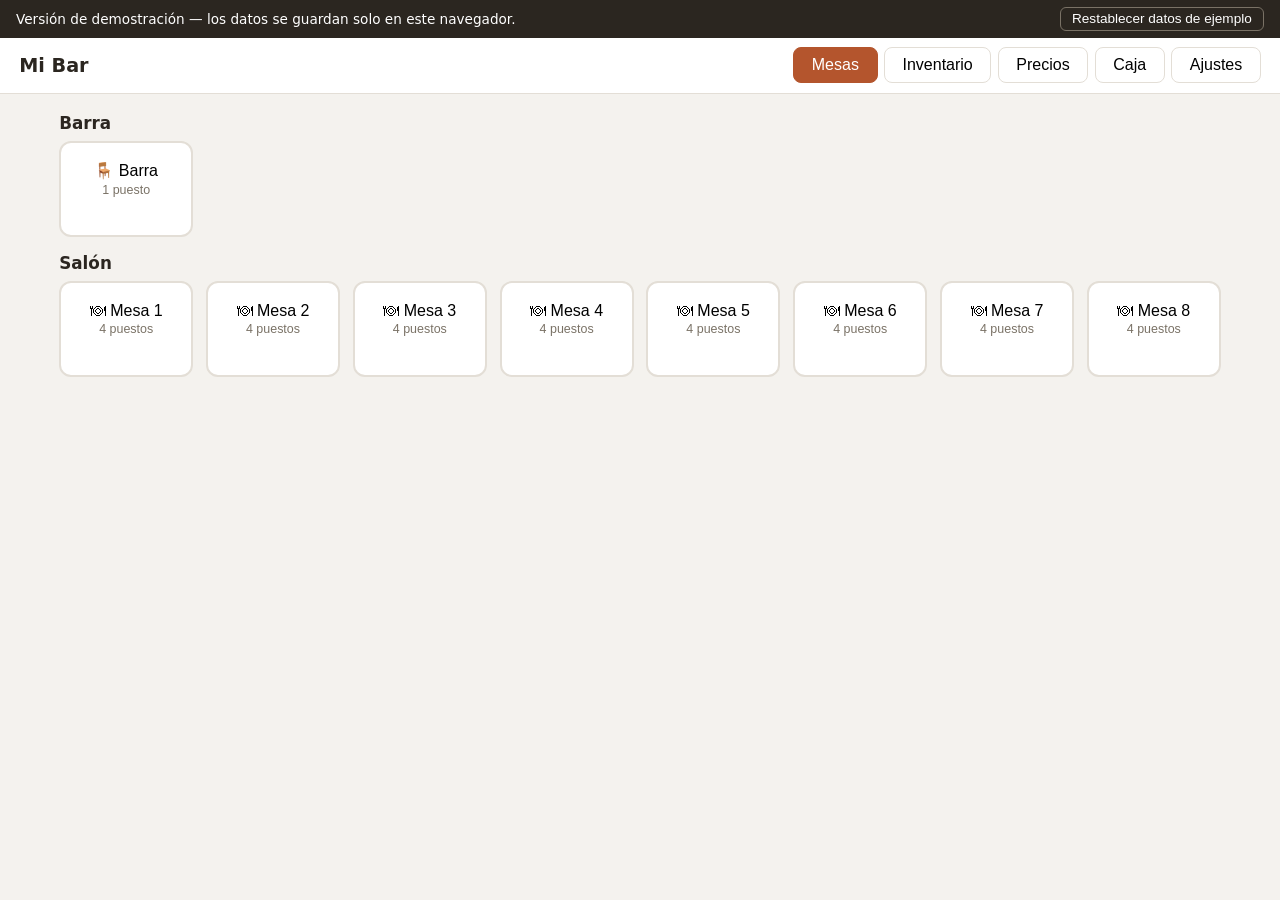
==== docs/index.html @ 8ab7a66d "Demo estática para GitHub Pages en docs/ Misma interfaz con la API implementada en el navegador (loc" ====
<!DOCTYPE html>
<html lang="es">
<head>
<meta charset="utf-8">
<meta name="viewport" content="width=device-width, initial-scale=1">
<title>Bar TPV — demo</title>
<link rel="stylesheet" href="styles.css">
<link rel="icon" href="data:image/svg+xml,<svg xmlns='http://www.w3.org/2000/svg' viewBox='0 0 100 100'><text y='.9em' font-size='90'>🍺</text></svg>">
</head>
<body>
<header>
  <h1 id="barName">Mi Bar</h1>
  <nav>
    <button data-view="mesas" class="tab active">Mesas</button>
    <button data-view="inventario" class="tab">Inventario <span id="lowStockBadge" class="badge hidden"></span></button>
    <button data-view="precios" class="tab">Precios</button>
    <button data-view="caja" class="tab">Caja</button>
    <button data-view="ajustes" class="tab">Ajustes</button>
  </nav>
</header>

<main>
  <!-- ===== MESAS / TPV ===== -->
  <section id="view-mesas" class="view">
    <div id="localTabs" class="category-tabs"></div>
    <div id="areasContainer"></div>

    <div id="orderPanel" class="order-panel hidden">
      <div class="order-header">
        <div>
          <h2 id="orderTitle"></h2>
          <label class="tarifa-label">Tarifa:
            <select id="orderPriceList"></select>
          </label>
        </div>
        <button id="closePanel" class="btn-plain">✕</button>
      </div>
      <div class="order-body">
        <div class="product-picker">
          <div id="categoryTabs" class="category-tabs"></div>
          <div id="productButtons" class="product-buttons"></div>
        </div>
        <div class="order-items">
          <h3>Comanda</h3>
          <ul id="itemsList"></ul>
          <div class="order-total">Total: <strong id="orderTotal">0,00 €</strong></div>
          <div class="order-actions">
            <button id="btnCancelOrder" class="btn-danger">Anular</button>
            <button id="btnPayCash" class="btn-primary">Cobrar efectivo</button>
            <button id="btnPayCard" class="btn-primary">Cobrar tarjeta</button>
          </div>
        </div>
      </div>
    </div>
  </section>

  <!-- ===== INVENTARIO ===== -->
  <section id="view-inventario" class="view hidden">
    <div class="toolbar">
      <h2>Inventario</h2>
      <div class="toolbar-actions">
        <button id="btnRestock" class="btn-plain">📋 Informe de reposición</button>
        <button id="btnNewProduct" class="btn-primary">+ Nuevo producto</button>
      </div>
    </div>
    <div class="table-scroll">
      <table class="data-table" id="productsTable">
        <thead><tr><th>Producto</th><th>Categoría</th><th>Precio base</th><th>Stock</th><th>Mínimo</th><th>Máximo</th><th></th></tr></thead>
        <tbody></tbody>
      </table>
    </div>
  </section>

  <!-- ===== LISTAS DE PRECIOS ===== -->
  <section id="view-precios" class="view hidden">
    <div class="toolbar">
      <h2>Listas de precios</h2>
      <div class="toolbar-actions">
        <button id="btnPrintBase" class="btn-plain">🖨 Imprimir carta (precios base)</button>
        <button id="btnNewList" class="btn-primary">+ Nueva lista</button>
      </div>
    </div>
    <div class="precios-grid">
      <ul id="priceListsUl" class="pl-list"></ul>
      <div id="plEditor" class="card"></div>
    </div>
  </section>

  <!-- ===== CAJA ===== -->
  <section id="view-caja" class="view hidden">
    <div class="caja-grid">
      <div class="card">
        <h2>Caja actual</h2>
        <div id="cajaResumen"></div>
        <button id="btnCloseCash" class="btn-primary">Hacer cierre de caja</button>
        <h3>Ventas pendientes de cierre</h3>
        <ul id="pendingSales" class="sales-list"></ul>
      </div>
      <div class="card">
        <h2>Informe (30 días)</h2>
        <div id="reportSummary"></div>
        <h3>Productos más vendidos</h3>
        <table class="data-table" id="topProductsTable">
          <thead><tr><th>Producto</th><th>Uds.</th><th>Importe</th></tr></thead>
          <tbody></tbody>
        </table>
        <h3>Cierres anteriores</h3>
        <ul id="closesList" class="sales-list"></ul>
      </div>
    </div>
  </section>

  <!-- ===== AJUSTES: negocio, locales, áreas y mesas ===== -->
  <section id="view-ajustes" class="view hidden">
    <div class="card ajustes-negocio">
      <h2>Negocio</h2>
      <label>Nombre <input id="cfgNombre"></label>
      <label>IVA del ticket (%) <input id="cfgIva" type="number" min="0" max="50" step="0.5"></label>
    </div>
    <div class="toolbar">
      <h2>Locales, áreas y mesas</h2>
      <button id="btnNewLocal" class="btn-primary">+ Local</button>
    </div>
    <p class="hint">Una silla es una mesa de 1 puesto. Cada área puede tener asignada una lista de precios.</p>
    <div id="localesContainer"></div>
  </section>
</main>

<!-- Ticket imprimible (formato rollo) -->
<div id="ticket" class="ticket hidden"></div>
<!-- Documentos imprimibles (informes, cartas de precios) -->
<div id="printArea" class="print-doc hidden"></div>

<!-- Modal producto -->
<dialog id="productDialog">
  <form id="productForm" method="dialog">
    <h2>Nuevo producto</h2>
    <label>Nombre <input name="name" required></label>
    <label>Categoría <input name="category" required list="categoriesList"></label>
    <datalist id="categoriesList"></datalist>
    <label>Precio base (€) <input name="price" type="number" step="0.01" min="0" required></label>
    <label>Stock <input name="stock" type="number" min="0" value="0"></label>
    <label>Stock mínimo <input name="minStock" type="number" min="0" value="0"></label>
    <label>Stock máximo <input name="maxStock" type="number" min="0" value="0"></label>
    <div class="dialog-actions">
      <button type="button" id="productCancel" class="btn-plain">Cancelar</button>
      <button type="submit" class="btn-primary">Guardar</button>
    </div>
  </form>
</dialog>

<!-- Modal informe de reposición -->
<dialog id="restockDialog" class="wide-dialog">
  <h2>Informe de reposición</h2>
  <p class="hint">Productos agotados o por debajo del 20% del stock máximo, con la cantidad sugerida para pedir al proveedor.</p>
  <div id="restockContent"></div>
  <div class="dialog-actions">
    <button type="button" id="restockClose" class="btn-plain">Cerrar</button>
    <button type="button" id="restockPrint" class="btn-primary">🖨 Imprimir</button>
  </div>
</dialog>

<div id="toast" class="toast hidden"></div>
<script src="localdb.js"></script>
<script src="app.js"></script>
</body>
</html>
---- docs/styles.css ----
* { box-sizing: border-box; margin: 0; padding: 0; }

:root {
  --bg: #f4f2ee;
  --card: #ffffff;
  --ink: #2b2620;
  --muted: #7a7266;
  --line: #e3ded6;
  --accent: #b4552d;
  --accent-dark: #93431f;
  --ok: #3d7a4a;
  --warn: #c9a227;
  --danger: #b03030;
}

body {
  font-family: system-ui, -apple-system, "Segoe UI", sans-serif;
  background: var(--bg);
  color: var(--ink);
  min-height: 100vh;
}

header {
  background: var(--card);
  border-bottom: 1px solid var(--line);
  padding: 0.6rem 1.2rem;
  display: flex;
  align-items: center;
  justify-content: space-between;
  flex-wrap: wrap;
  gap: 0.5rem;
  position: sticky;
  top: 0;
  z-index: 10;
}

header h1 { font-size: 1.2rem; }

nav { display: flex; gap: 0.4rem; flex-wrap: wrap; }

.tab {
  border: 1px solid var(--line);
  background: var(--card);
  padding: 0.5rem 1.1rem;
  border-radius: 8px;
  font-size: 1rem;
  cursor: pointer;
}
.tab.active { background: var(--accent); border-color: var(--accent); color: #fff; }

.badge {
  background: var(--danger);
  color: #fff;
  border-radius: 999px;
  padding: 0 0.45em;
  font-size: 0.8em;
}

main { padding: 1.2rem; max-width: 1200px; margin: 0 auto; }

.hidden { display: none !important; }
.muted { color: var(--muted); }
.hint { color: var(--muted); font-size: 0.9rem; margin: 0.4rem 0 0.8rem; }

/* ---- Mesas ---- */
.area-title { margin: 1rem 0 0.5rem; font-size: 1.05rem; }
.area-title:first-child { margin-top: 0; }

.tables-grid {
  display: grid;
  grid-template-columns: repeat(auto-fill, minmax(120px, 1fr));
  gap: 0.8rem;
}

.table-btn {
  min-height: 96px;
  border: 2px solid var(--line);
  border-radius: 12px;
  background: var(--card);
  font-size: 1rem;
  cursor: pointer;
  display: flex;
  flex-direction: column;
  align-items: center;
  justify-content: center;
  gap: 0.15rem;
  padding: 0.5rem;
}
.table-btn .seats { color: var(--muted); font-size: 0.78rem; }
.table-btn .amount { font-weight: 700; color: var(--accent-dark); }
.table-btn.occupied { border-color: var(--accent); background: #fdf0e8; }
.table-btn:hover { border-color: var(--accent); }

/* ---- Panel de comanda ---- */
.order-panel {
  position: fixed;
  inset: 0;
  background: var(--bg);
  z-index: 20;
  display: flex;
  flex-direction: column;
}
.order-header {
  display: flex;
  justify-content: space-between;
  align-items: center;
  padding: 0.8rem 1.2rem;
  background: var(--card);
  border-bottom: 1px solid var(--line);
}
.tarifa-label { font-size: 0.9rem; color: var(--muted); }
.tarifa-label select { padding: 0.25rem; border: 1px solid var(--line); border-radius: 6px; font-size: 0.9rem; }

.order-body {
  flex: 1;
  display: grid;
  grid-template-columns: 1.4fr 1fr;
  gap: 1rem;
  padding: 1rem;
  overflow: hidden;
}
@media (max-width: 760px) {
  .order-body { grid-template-columns: 1fr; grid-template-rows: 1fr auto; }
}

.product-picker { display: flex; flex-direction: column; overflow: hidden; }

.category-tabs { display: flex; gap: 0.4rem; flex-wrap: wrap; margin-bottom: 0.6rem; }
.category-tabs button {
  border: 1px solid var(--line);
  background: var(--card);
  border-radius: 999px;
  padding: 0.35rem 0.9rem;
  cursor: pointer;
}
.category-tabs button.active { background: var(--ink); color: #fff; border-color: var(--ink); }

.product-buttons {
  display: grid;
  grid-template-columns: repeat(auto-fill, minmax(130px, 1fr));
  gap: 0.6rem;
  overflow-y: auto;
  align-content: start;
}
.product-buttons button {
  border: 1px solid var(--line);
  background: var(--card);
  border-radius: 10px;
  padding: 0.7rem 0.5rem;
  cursor: pointer;
  text-align: center;
  font-size: 0.95rem;
}
.product-buttons button:hover { border-color: var(--accent); }
.product-buttons button:disabled { opacity: 0.45; cursor: not-allowed; }
.product-buttons .price { display: block; color: var(--muted); font-size: 0.85em; margin-top: 0.2em; }
.product-buttons .stock-low { color: var(--danger); font-size: 0.75em; }

.order-items {
  background: var(--card);
  border: 1px solid var(--line);
  border-radius: 12px;
  padding: 1rem;
  display: flex;
  flex-direction: column;
  overflow: hidden;
}
.order-items ul { flex: 1; overflow-y: auto; list-style: none; margin: 0.6rem 0; }
.order-items li {
  display: flex;
  align-items: center;
  gap: 0.5rem;
  padding: 0.4rem 0;
  border-bottom: 1px dashed var(--line);
}
.order-items li .name { flex: 1; }
.order-items li .qty-btn {
  border: 1px solid var(--line);
  background: var(--bg);
  border-radius: 6px;
  width: 1.8rem;
  height: 1.8rem;
  cursor: pointer;
  font-size: 1rem;
}
.order-total { font-size: 1.3rem; text-align: right; padding: 0.5rem 0; }
.order-actions { display: flex; gap: 0.5rem; flex-wrap: wrap; }
.order-actions button { flex: 1; }

/* ---- Botones ---- */
.btn-primary, .btn-danger, .btn-plain {
  padding: 0.6rem 1rem;
  border-radius: 8px;
  font-size: 1rem;
  cursor: pointer;
  border: 1px solid transparent;
}
.btn-primary { background: var(--accent); color: #fff; }
.btn-primary:hover { background: var(--accent-dark); }
.btn-danger { background: #fff; color: var(--danger); border-color: var(--danger); }
.btn-plain { background: var(--card); border-color: var(--line); }

/* ---- Tablas de datos ---- */
.toolbar { display: flex; justify-content: space-between; align-items: center; margin-bottom: 1rem; gap: 0.5rem; flex-wrap: wrap; }
.toolbar-actions { display: flex; gap: 0.5rem; flex-wrap: wrap; }

.table-scroll { overflow-x: auto; }

.data-table { width: 100%; border-collapse: collapse; background: var(--card); border-radius: 10px; overflow: hidden; }
.data-table th, .data-table td { padding: 0.55rem 0.7rem; text-align: left; border-bottom: 1px solid var(--line); }
.data-table th { background: var(--bg); font-weight: 600; font-size: 0.9rem; }
.data-table tr.low-stock td { background: #fdecec; }
.data-table input { width: 5.5rem; padding: 0.3rem; border: 1px solid var(--line); border-radius: 6px; }
.data-table input.wide { width: 100%; min-width: 8rem; }
.data-table .row-actions button { margin-left: 0.3rem; }

/* ---- Listas de precios ---- */
.precios-grid { display: grid; grid-template-columns: 220px 1fr; gap: 1rem; align-items: start; }
@media (max-width: 760px) { .precios-grid { grid-template-columns: 1fr; } }

.pl-list { list-style: none; background: var(--card); border: 1px solid var(--line); border-radius: 12px; overflow: hidden; }
.pl-list li { padding: 0.7rem 1rem; border-bottom: 1px solid var(--line); cursor: pointer; }
.pl-list li:last-child { border-bottom: none; }
.pl-list li.active { background: var(--accent); color: #fff; }
.pl-list li.muted { cursor: default; }

.pl-name { font-size: 1.1rem; font-weight: 600; padding: 0.4rem 0.6rem; border: 1px solid var(--line); border-radius: 8px; flex: 1; min-width: 10rem; }

/* ---- Caja ---- */
.caja-grid { display: grid; grid-template-columns: 1fr 1fr; gap: 1rem; }
@media (max-width: 860px) { .caja-grid { grid-template-columns: 1fr; } }

.card {
  background: var(--card);
  border: 1px solid var(--line);
  border-radius: 12px;
  padding: 1.2rem;
}
.card h3 { margin: 1.2rem 0 0.5rem; font-size: 1rem; color: var(--muted); }

.stat-row { display: flex; justify-content: space-between; padding: 0.35rem 0; border-bottom: 1px dashed var(--line); }
.stat-row strong { font-variant-numeric: tabular-nums; }
.stat-row.total { font-size: 1.15rem; border-bottom: none; }

.sales-list { list-style: none; max-height: 300px; overflow-y: auto; }
.sales-list li { padding: 0.4rem 0; border-bottom: 1px dashed var(--line); font-size: 0.92rem; display: flex; justify-content: space-between; gap: 0.5rem; }

#btnCloseCash { width: 100%; margin-top: 0.8rem; }

/* ---- Ajustes ---- */
.ajustes-negocio { margin-bottom: 1.2rem; max-width: 480px; }
.ajustes-negocio label { display: block; margin-top: 0.6rem; font-size: 0.95rem; }
.ajustes-negocio input { display: block; width: 100%; padding: 0.5rem; margin-top: 0.25rem; border: 1px solid var(--line); border-radius: 8px; font-size: 1rem; }

.local-card { margin-bottom: 1.2rem; }
.local-name { font-size: 1.1rem; font-weight: 600; padding: 0.4rem 0.6rem; border: 1px solid var(--line); border-radius: 8px; flex: 1; min-width: 10rem; }

.area-block { border-top: 1px solid var(--line); padding: 0.8rem 0; }
.area-head { display: flex; gap: 0.5rem; align-items: center; flex-wrap: wrap; margin-bottom: 0.6rem; }
.area-name { padding: 0.4rem 0.6rem; border: 1px solid var(--line); border-radius: 8px; font-weight: 600; width: 11rem; }
.area-pl { padding: 0.4rem; border: 1px solid var(--line); border-radius: 8px; }

.mesas-wrap { display: flex; flex-wrap: wrap; gap: 0.5rem; }
.mesa-row {
  display: flex;
  gap: 0.3rem;
  align-items: center;
  background: var(--bg);
  border: 1px solid var(--line);
  border-radius: 8px;
  padding: 0.3rem;
}
.mesa-name { width: 7rem; padding: 0.3rem; border: 1px solid var(--line); border-radius: 6px; }
.mesa-seats { width: 3.4rem; padding: 0.3rem; border: 1px solid var(--line); border-radius: 6px; }
.mesa-row .btn-plain { padding: 0.25rem 0.5rem; }

/* ---- Modales ---- */
dialog { border: none; border-radius: 12px; padding: 1.5rem; width: min(420px, 92vw); }
dialog.wide-dialog { width: min(720px, 94vw); }
dialog::backdrop { background: rgba(0,0,0,0.35); }
dialog label { display: block; margin-bottom: 0.7rem; font-size: 0.95rem; }
dialog input { display: block; width: 100%; padding: 0.5rem; margin-top: 0.25rem; border: 1px solid var(--line); border-radius: 8px; font-size: 1rem; }
.dialog-actions { display: flex; justify-content: flex-end; gap: 0.5rem; margin-top: 1rem; }
#restockContent { max-height: 55vh; overflow-y: auto; }

/* ---- Toast ---- */
.toast {
  position: fixed;
  bottom: 1.2rem;
  left: 50%;
  transform: translateX(-50%);
  background: var(--ink);
  color: #fff;
  padding: 0.7rem 1.3rem;
  border-radius: 10px;
  z-index: 100;
  max-width: 90vw;
}
.toast.error { background: var(--danger); }

/* ---- Ticket (formato rollo) ---- */
.ticket {
  font-family: "Courier New", monospace;
  font-size: 12px;
  width: 260px;
  background: #fff;
  padding: 10px;
}
.ticket h2 { text-align: center; font-size: 14px; }
.ticket .center { text-align: center; }
.ticket table { width: 100%; border-collapse: collapse; margin: 6px 0; }
.ticket td { padding: 1px 0; }
.ticket td:last-child { text-align: right; }
.ticket .sep { border-top: 1px dashed #000; margin: 4px 0; }
.ticket .big { font-size: 14px; font-weight: bold; }

/* ---- Documentos imprimibles (informes, cartas) ---- */
.print-doc { background: #fff; padding: 20px; font-size: 13px; }
.print-doc h1 { font-size: 18px; margin-bottom: 4px; }
.print-doc h2 { font-size: 15px; margin-bottom: 10px; font-weight: normal; color: #555; }
.print-doc h3 { font-size: 13px; margin: 12px 0 4px; text-transform: uppercase; letter-spacing: 0.05em; }
.print-doc table { width: 100%; border-collapse: collapse; margin: 6px 0; }
.print-doc th, .print-doc td { padding: 4px 6px; border-bottom: 1px solid #ddd; text-align: left; }
.print-doc .doc-prices td:last-child { text-align: right; font-variant-numeric: tabular-nums; }

@media print {
  body > * { display: none !important; }
  body[data-print="ticket"] #ticket { display: block !important; }
  body[data-print="doc"] #printArea { display: block !important; }
}
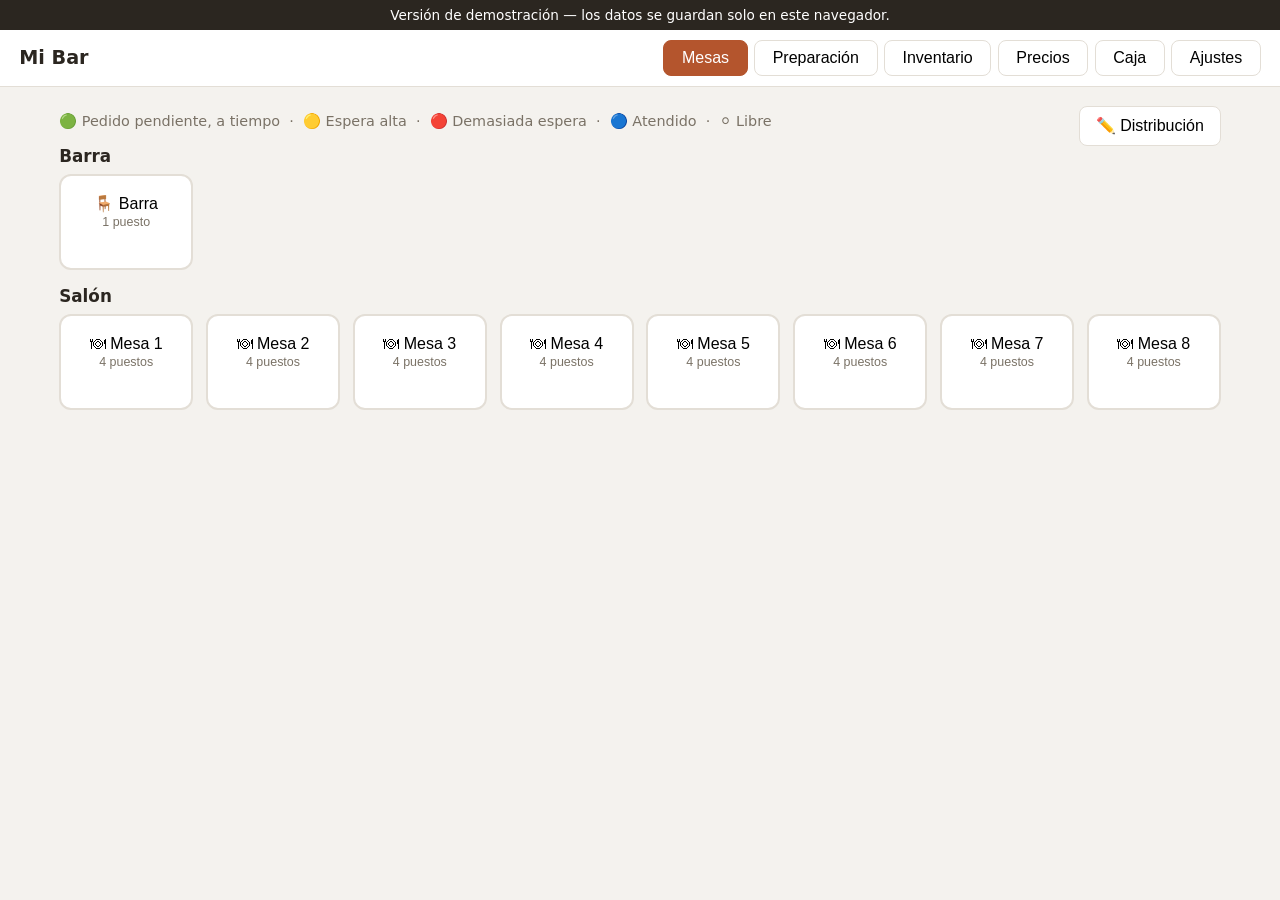
==== commit 93d0fa4f: "Meseros, estados de pedido, tiempos de aviso, plano de mesas, QR de carta y anulación de pagos (db v" ====
--- a/docs/index.html
+++ b/docs/index.html
@@ -10,8 +10,12 @@
 <body>
 <header>
   <h1 id="barName">Mi Bar</h1>
+  <label id="waiterWrap" class="waiter-label hidden" title="Mesero activo: queda registrado al comandar y al llevar pedidos">👤
+    <select id="waiterSel"></select>
+  </label>
   <nav>
     <button data-view="mesas" class="tab active">Mesas</button>
+    <button data-view="preparacion" class="tab">Preparación <span id="prepBadge" class="badge hidden"></span></button>
     <button data-view="inventario" class="tab">Inventario <span id="lowStockBadge" class="badge hidden"></span></button>
     <button data-view="precios" class="tab">Precios</button>
     <button data-view="caja" class="tab">Caja</button>
@@ -23,17 +27,26 @@
   <!-- ===== MESAS / TPV ===== -->
   <section id="view-mesas" class="view">
     <div id="localTabs" class="category-tabs"></div>
+    <div class="mesas-toolbar">
+      <p class="hint mesas-leyenda">🟢 Pedido pendiente, a tiempo &nbsp;·&nbsp; 🟡 Espera alta &nbsp;·&nbsp; 🔴 Demasiada espera &nbsp;·&nbsp; 🔵 Atendido &nbsp;·&nbsp; ⚪ Libre</p>
+      <button id="btnLayout" class="btn-plain" title="Dibuja la distribución real del local arrastrando las mesas">✏️ Distribución</button>
+    </div>
+    <p id="layoutHint" class="hint hidden">Arrastra cada mesa a su sitio para dibujar la distribución real del área, y usa el tirador ◢ de la esquina para cambiar el tamaño del espacio. Al terminar, pulsa «✔ Terminar». «▦ Quitar plano» devuelve el área a la cuadrícula.</p>
     <div id="areasContainer"></div>
 
     <div id="orderPanel" class="order-panel hidden">
       <div class="order-header">
         <div>
           <h2 id="orderTitle"></h2>
+          <p id="orderNote" class="order-note" title="Toca para editar la descripción de la mesa"></p>
           <label class="tarifa-label">Tarifa:
             <select id="orderPriceList"></select>
           </label>
         </div>
-        <button id="closePanel" class="btn-plain">✕</button>
+        <div class="order-head-actions">
+          <button id="btnTableQR" class="btn-plain" title="Imprimir el código QR de esta mesa">🖨 QR</button>
+          <button id="closePanel" class="btn-plain">✕</button>
+        </div>
       </div>
       <div class="order-body">
         <div class="product-picker">
@@ -45,6 +58,7 @@
           <ul id="itemsList"></ul>
           <div class="order-total">Total: <strong id="orderTotal">0,00 €</strong></div>
           <div class="order-actions">
+            <button id="btnSendOrder" class="btn-primary hidden">📤 Enviar pedido</button>
             <button id="btnCancelOrder" class="btn-danger">Anular</button>
             <button id="btnPayCash" class="btn-primary">Cobrar efectivo</button>
             <button id="btnPayCard" class="btn-primary">Cobrar tarjeta</button>
@@ -54,6 +68,15 @@
     </div>
   </section>
 
+  <!-- ===== PREPARACIÓN (cocina / bar) ===== -->
+  <section id="view-preparacion" class="view hidden">
+    <div class="toolbar">
+      <h2>Comandas por preparar</h2>
+    </div>
+    <div id="prepTabs" class="category-tabs"></div>
+    <div id="prepContainer"></div>
+  </section>
+
   <!-- ===== INVENTARIO ===== -->
   <section id="view-inventario" class="view hidden">
     <div class="toolbar">
@@ -65,7 +88,15 @@
     </div>
     <div class="table-scroll">
       <table class="data-table" id="productsTable">
-        <thead><tr><th>Producto</th><th>Categoría</th><th>Precio base</th><th>Stock</th><th>Mínimo</th><th>Máximo</th><th></th></tr></thead>
+        <thead><tr>
+          <th data-sort="name">Producto</th>
+          <th data-sort="category">Categoría</th>
+          <th data-sort="price">Precio base</th>
+          <th data-sort="stock">Stock</th>
+          <th data-sort="minStock">Mínimo</th>
+          <th data-sort="maxStock">Máximo</th>
+          <th></th>
+        </tr></thead>
         <tbody></tbody>
       </table>
     </div>
@@ -77,6 +108,7 @@
       <h2>Listas de precios</h2>
       <div class="toolbar-actions">
         <button id="btnPrintBase" class="btn-plain">🖨 Imprimir carta (precios base)</button>
+        <button id="btnQRBase" class="btn-plain" title="Código QR que abre la carta con los precios base">📱 QR de la carta</button>
         <button id="btnNewList" class="btn-primary">+ Nueva lista</button>
       </div>
     </div>
@@ -116,19 +148,43 @@
       <h2>Negocio</h2>
       <label>Nombre <input id="cfgNombre"></label>
       <label>IVA del ticket (%) <input id="cfgIva" type="number" min="0" max="50" step="0.5"></label>
+      <label>Clave de supervisor <input id="cfgPin" type="password" inputmode="numeric" placeholder="4-8 dígitos" autocomplete="new-password"></label>
+    </div>
+    <div class="card">
+      <h2>Terminales POS (datáfonos)</h2>
+      <p class="hint">Al cobrar con tarjeta se pedirá el POS utilizado y el código de la transacción.</p>
+      <ul id="posList" class="pos-list"></ul>
+      <button id="btnAddPos" class="btn-plain">+ Añadir POS</button>
+    </div>
+    <div class="card">
+      <h2>Meseros</h2>
+      <p class="hint">El mesero seleccionado en la cabecera queda registrado como responsable al comandar y al llevar los pedidos a la mesa.</p>
+      <ul id="waitersList" class="pos-list"></ul>
+      <button id="btnAddWaiter" class="btn-plain">+ Añadir mesero</button>
+    </div>
+    <div class="card">
+      <h2>Categorías</h2>
+      <p class="hint">Cada categoría de producto puede enviarse a un área de preparación (p. ej. Cocina recibe las comidas y Barra las bebidas); los pedidos aparecen en la pestaña «Preparación». Los tiempos de aviso, en minutos desde que se envía el pedido, colorean la mesa y la línea en Preparación: 🟡 <strong>Alto</strong> (amarillo) y 🔴 <strong>Demasiado</strong> (rojo); en verde si todo va a tiempo. Vacío = sin aviso.</p>
+      <div id="stationsContainer"></div>
     </div>
     <div class="toolbar">
       <h2>Locales, áreas y mesas</h2>
-      <button id="btnNewLocal" class="btn-primary">+ Local</button>
-    </div>
-    <p class="hint">Una silla es una mesa de 1 puesto. Cada área puede tener asignada una lista de precios.</p>
+      <div class="toolbar-actions">
+        <button id="btnPrintQR" class="btn-plain">🖨 Códigos QR de mesas</button>
+        <button id="btnNewLocal" class="btn-primary">+ Local</button>
+      </div>
+    </div>
+    <p class="hint">Una silla es una mesa de 1 puesto. Cada área puede tener asignada una lista de precios. La descripción de la mesa ayuda a los meseros (p. ej. «mesa unida con la 6»).</p>
     <div id="localesContainer"></div>
   </section>
+
+  <!-- ===== CARTA PÚBLICA (se abre escaneando el QR de la carta) ===== -->
+  <section id="view-carta" class="view hidden"></section>
 </main>
 
 <!-- Ticket imprimible (formato rollo) -->
 <div id="ticket" class="ticket hidden"></div>
-<!-- Documentos imprimibles (informes, cartas de precios) -->
+<!-- Documentos imprimibles (informes, cartas de precios, QR) -->
 <div id="printArea" class="print-doc hidden"></div>
 
 <!-- Modal producto -->
@@ -139,6 +195,7 @@
     <label>Categoría <input name="category" required list="categoriesList"></label>
     <datalist id="categoriesList"></datalist>
     <label>Precio base (€) <input name="price" type="number" step="0.01" min="0" required></label>
+    <label class="check-label"><input type="checkbox" name="openPrice"> Precio libre: se pide al vender, sin control de stock (tipo «Varios»)</label>
     <label>Stock <input name="stock" type="number" min="0" value="0"></label>
     <label>Stock mínimo <input name="minStock" type="number" min="0" value="0"></label>
     <label>Stock máximo <input name="maxStock" type="number" min="0" value="0"></label>
@@ -160,7 +217,64 @@
   </div>
 </dialog>
 
+<!-- Modal ajuste masivo de precios -->
+<dialog id="plAdjustDialog">
+  <form id="plAdjustForm" method="dialog">
+    <h2>Ajuste masivo de precios</h2>
+    <p class="hint">Calcula los precios de esta lista a partir del precio base de cada producto.</p>
+    <label>Tipo
+      <select name="mode">
+        <option value="amount">Sumar importe (€; negativo resta)</option>
+        <option value="percent">Porcentaje (%; negativo rebaja)</option>
+      </select>
+    </label>
+    <label>Valor <input name="value" type="number" step="0.01" required></label>
+    <label>Aplicar a
+      <select name="scope" id="adjScope">
+        <option value="all">Todos los productos</option>
+        <option value="category">Una categoría</option>
+        <option value="product">Un producto</option>
+      </select>
+    </label>
+    <label id="adjCatLabel" class="hidden">Categoría <select name="category" id="adjCategory"></select></label>
+    <label id="adjProdLabel" class="hidden">Producto <select name="productId" id="adjProduct"></select></label>
+    <div class="dialog-actions">
+      <button type="button" id="adjCancel" class="btn-plain">Cancelar</button>
+      <button type="submit" class="btn-primary">Aplicar</button>
+    </div>
+  </form>
+</dialog>
+
+<!-- Modal pago con tarjeta -->
+<dialog id="cardDialog">
+  <form id="cardForm" method="dialog">
+    <h2>Pago con tarjeta</h2>
+    <label>POS / datáfono <input name="pos" list="posDatalist" required></label>
+    <datalist id="posDatalist"></datalist>
+    <label>Código de transacción <input name="code" required></label>
+    <label>Referencia (opcional) <input name="ref"></label>
+    <div class="dialog-actions">
+      <button type="button" id="cardCancel" class="btn-plain">Cancelar</button>
+      <button type="submit" class="btn-primary">Cobrar</button>
+    </div>
+  </form>
+</dialog>
+
+<!-- Modal producto de precio libre -->
+<dialog id="openPriceDialog">
+  <form id="openPriceForm" method="dialog">
+    <h2 id="openPriceTitle">Producto</h2>
+    <label>Descripción <input name="name"></label>
+    <label>Precio (€) <input name="price" type="number" step="0.01" min="0" required></label>
+    <div class="dialog-actions">
+      <button type="button" id="openPriceCancel" class="btn-plain">Cancelar</button>
+      <button type="submit" class="btn-primary">Añadir</button>
+    </div>
+  </form>
+</dialog>
+
 <div id="toast" class="toast hidden"></div>
+<script src="qr.js"></script>
 <script src="localdb.js"></script>
 <script src="app.js"></script>
 </body>
--- a/docs/styles.css
+++ b/docs/styles.css
@@ -11,6 +11,7 @@
   --ok: #3d7a4a;
   --warn: #c9a227;
   --danger: #b03030;
+  --info: #2e6da4;
 }
 
 body {
@@ -328,3 +329,151 @@
   body[data-print="ticket"] #ticket { display: block !important; }
   body[data-print="doc"] #printArea { display: block !important; }
 }
+
+/* ---- Ordenación por cabeceras ---- */
+th[data-sort] { cursor: pointer; user-select: none; white-space: nowrap; }
+th[data-sort]:hover { color: var(--accent); }
+th.sorted-asc::after { content: " ▲"; font-size: 0.7em; }
+th.sorted-desc::after { content: " ▼"; font-size: 0.7em; }
+
+/* ---- Descripción de mesas ---- */
+.table-note {
+  font-size: 0.72rem;
+  color: var(--muted);
+  max-width: 100%;
+  overflow: hidden;
+  text-overflow: ellipsis;
+  white-space: nowrap;
+}
+.order-note { font-size: 0.85rem; color: var(--muted); cursor: pointer; margin: 0.15rem 0 0.3rem; }
+.order-note.empty { opacity: 0.6; font-style: italic; }
+.mesa-note { flex: 1 1 180px; min-width: 140px; }
+
+/* ---- Listas de precios: vigencia y ajuste ---- */
+.pl-meta { display: flex; align-items: center; gap: 1rem; flex-wrap: wrap; margin: 0.6rem 0 0.2rem; }
+.pl-meta label { display: flex; align-items: center; gap: 0.4rem; font-size: 0.9rem; color: var(--muted); }
+.pl-estado { font-size: 0.85rem; font-weight: 600; }
+.pl-estado.ok { color: var(--ok); }
+.pl-estado.off { color: var(--danger); }
+.check-label { display: flex; align-items: center; gap: 0.5rem; }
+.check-label input { width: auto; }
+
+/* ---- Preparación (cocina / bar) ---- */
+.prep-list { list-style: none; margin: 0.8rem 0; display: flex; flex-direction: column; gap: 0.5rem; }
+.prep-list li {
+  display: flex;
+  align-items: center;
+  gap: 0.9rem;
+  background: var(--card);
+  border: 1px solid var(--line);
+  border-radius: 10px;
+  padding: 0.6rem 0.9rem;
+  flex-wrap: wrap;
+}
+.prep-time { font-variant-numeric: tabular-nums; color: var(--muted); }
+.prep-what { flex: 1 1 180px; }
+.prep-table { flex: 1 1 200px; font-size: 0.9rem; color: var(--muted); }
+
+/* ---- Ajustes: POS y envío de comandas ---- */
+.pos-list { list-style: none; margin: 0.4rem 0 0.8rem; }
+.pos-list li { display: flex; align-items: center; justify-content: space-between; gap: 0.8rem; padding: 0.3rem 0; border-bottom: 1px solid var(--line); max-width: 380px; }
+.station-row { display: flex; align-items: center; gap: 0.8rem; padding: 0.3rem 0; flex-wrap: wrap; }
+.station-cat { min-width: 140px; font-weight: 600; }
+
+/* ---- Caja: cierres con reimpresión ---- */
+.closes-right { display: flex; align-items: center; gap: 0.4rem; }
+
+/* ---- Mesero activo (cabecera) ---- */
+.waiter-label { font-size: 0.95rem; display: flex; align-items: center; gap: 0.3rem; }
+.waiter-label select { padding: 0.35rem; border: 1px solid var(--line); border-radius: 6px; font-size: 0.95rem; }
+
+/* ---- Estados de las líneas de comanda ---- */
+.status-chip {
+  border: 1px solid var(--line);
+  background: var(--bg);
+  border-radius: 999px;
+  padding: 0.15rem 0.55rem;
+  cursor: pointer;
+  font-size: 0.78rem;
+  white-space: nowrap;
+}
+.status-chip.st-borrador { border-style: dashed; color: var(--muted); }
+.status-chip.st-procesando { border-color: var(--warn); background: #fdf6e0; }
+.status-chip.st-listo { border-color: var(--accent); background: #fdf0e8; font-weight: 600; }
+.status-chip.st-entregado { border-color: var(--ok); background: #e9f4ec; color: var(--ok); cursor: default; }
+
+.order-head-actions { display: flex; gap: 0.5rem; align-items: center; }
+
+/* ---- Preparación: estado y responsable ---- */
+.prep-status { flex: 1 1 150px; font-size: 0.85rem; }
+.prep-list li.st-listo { border-color: var(--accent); background: #fdf6f0; }
+
+/* ---- Tiempos de aviso: verde a tiempo, amarillo «Alto», rojo «Demasiado» ---- */
+.table-btn.occupied.time-ok { border-color: var(--ok); background: #e9f4ec; }
+.table-btn.occupied.time-warn { border-color: var(--warn); background: #fdf6e0; }
+.table-btn.occupied.time-late { border-color: var(--danger); background: #fdecec; }
+.table-btn.occupied.time-done { border-color: var(--info); background: #e8f1fb; }
+.mesas-leyenda { margin: 0.2rem 0 0.8rem; }
+.mesas-toolbar { display: flex; justify-content: space-between; align-items: center; gap: 0.6rem; flex-wrap: wrap; }
+.btn-mini { padding: 0.2rem 0.6rem; font-size: 0.8rem; margin-left: 0.6rem; }
+
+/* ---- Plano del área: mesas en su posición real (drag & drop) ---- */
+.area-plan {
+  position: relative;
+  height: 380px;
+  border: 1px dashed var(--line);
+  border-radius: 12px;
+  background-color: var(--card);
+  background-image: radial-gradient(var(--line) 1px, transparent 1px);
+  background-size: 26px 26px;
+  margin-bottom: 1rem;
+  overflow: hidden;
+}
+.area-plan .table-btn { position: absolute; width: 122px; min-height: 84px; }
+.layout-edit .area-plan .table-btn { cursor: grab; touch-action: none; }
+.layout-edit .area-plan .table-btn:active { cursor: grabbing; z-index: 5; box-shadow: 0 4px 14px rgba(0,0,0,0.18); }
+
+/* Tirador de redimensionado del plano (solo en modo edición) */
+.plan-resize {
+  position: absolute;
+  right: 0;
+  bottom: 0;
+  width: 26px;
+  height: 26px;
+  cursor: nwse-resize;
+  touch-action: none;
+  border-radius: 12px 0 10px 0;
+  background: linear-gradient(135deg, transparent 50%, var(--accent) 50%);
+  opacity: 0.7;
+  z-index: 6;
+}
+.plan-resize:hover { opacity: 1; }
+.prep-list li.time-ok { border-left: 5px solid var(--ok); }
+.prep-list li.time-warn { border-color: var(--warn); border-left: 5px solid var(--warn); background: #fdf6e0; }
+.prep-list li.time-late { border-color: var(--danger); border-left: 5px solid var(--danger); background: #fdecec; }
+.station-row .time-label { display: flex; align-items: center; gap: 0.3rem; font-size: 0.85rem; color: var(--muted); white-space: nowrap; }
+.station-row .time-label input { width: 4rem; padding: 0.3rem; border: 1px solid var(--line); border-radius: 6px; }
+
+/* ---- Carta pública (acceso por QR) ---- */
+.carta-doc {
+  max-width: 560px;
+  margin: 0 auto;
+  background: var(--card);
+  border: 1px solid var(--line);
+  border-radius: 12px;
+  padding: 1.5rem;
+}
+.carta-doc h1 { font-size: 1.4rem; }
+.carta-doc h2 { color: var(--muted); font-weight: normal; font-size: 1rem; margin: 0.2rem 0 1rem; }
+.carta-doc h3 { margin: 1.1rem 0 0.3rem; text-transform: uppercase; font-size: 0.85rem; letter-spacing: 0.05em; color: var(--muted); }
+.carta-doc table { width: 100%; border-collapse: collapse; }
+.carta-doc td { padding: 0.35rem 0; border-bottom: 1px dashed var(--line); }
+.carta-doc td:last-child { text-align: right; font-variant-numeric: tabular-nums; }
+body.carta-mode nav, body.carta-mode .waiter-label { display: none; }
+
+/* ---- Códigos QR de mesas ---- */
+.qr-grid { display: flex; flex-wrap: wrap; gap: 1.4rem; margin-top: 0.8rem; }
+.qr-item { width: 170px; text-align: center; page-break-inside: avoid; break-inside: avoid; }
+.qr-item svg { width: 150px; height: 150px; }
+.qr-label { font-weight: 600; margin-top: 0.3rem; font-size: 12px; }
+.qr-url { font-size: 8px; color: #777; word-break: break-all; }
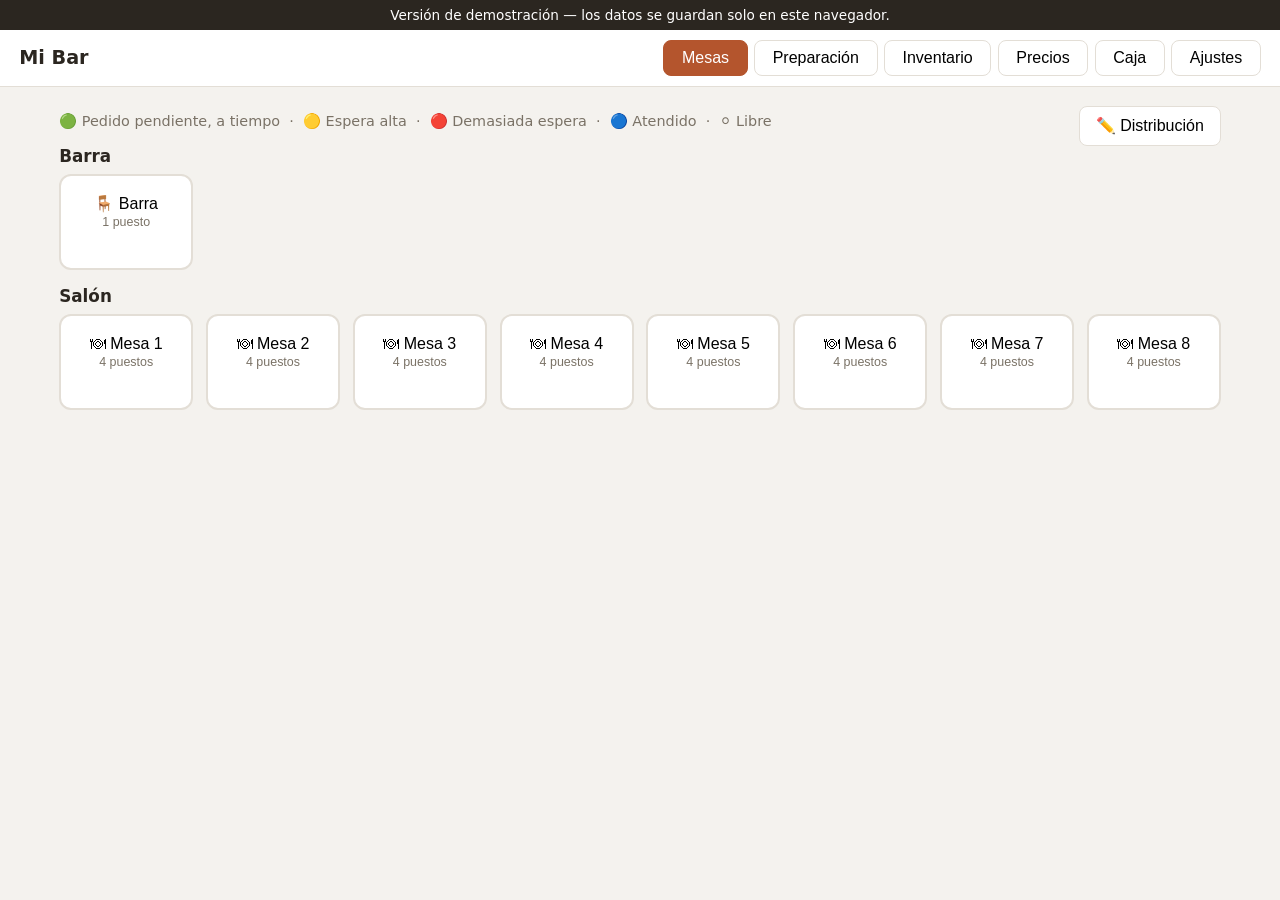
==== commit 573267b1: "Exportar/importar precios (productos y listas) y salas (locales, áreas y mesas) Nuevas rutas GET /ap" ====
--- a/docs/index.html
+++ b/docs/index.html
@@ -109,6 +109,8 @@
       <div class="toolbar-actions">
         <button id="btnPrintBase" class="btn-plain">🖨 Imprimir carta (precios base)</button>
         <button id="btnQRBase" class="btn-plain" title="Código QR que abre la carta con los precios base">📱 QR de la carta</button>
+        <button id="btnExportPrecios" class="btn-plain" title="Descarga un fichero con los productos (lista base) y todas las listas de precios">⬇ Exportar</button>
+        <button id="btnImportPrecios" class="btn-plain" title="Carga un fichero exportado: crea o actualiza productos y listas por nombre, no borra nada">⬆ Importar</button>
         <button id="btnNewList" class="btn-primary">+ Nueva lista</button>
       </div>
     </div>
@@ -171,6 +173,8 @@
       <h2>Locales, áreas y mesas</h2>
       <div class="toolbar-actions">
         <button id="btnPrintQR" class="btn-plain">🖨 Códigos QR de mesas</button>
+        <button id="btnExportSalas" class="btn-plain" title="Descarga un fichero con los locales, áreas y mesas (incluido el plano)">⬇ Exportar</button>
+        <button id="btnImportSalas" class="btn-plain" title="Carga un fichero exportado: crea o actualiza locales, áreas y mesas por nombre, no borra nada">⬆ Importar</button>
         <button id="btnNewLocal" class="btn-primary">+ Local</button>
       </div>
     </div>
